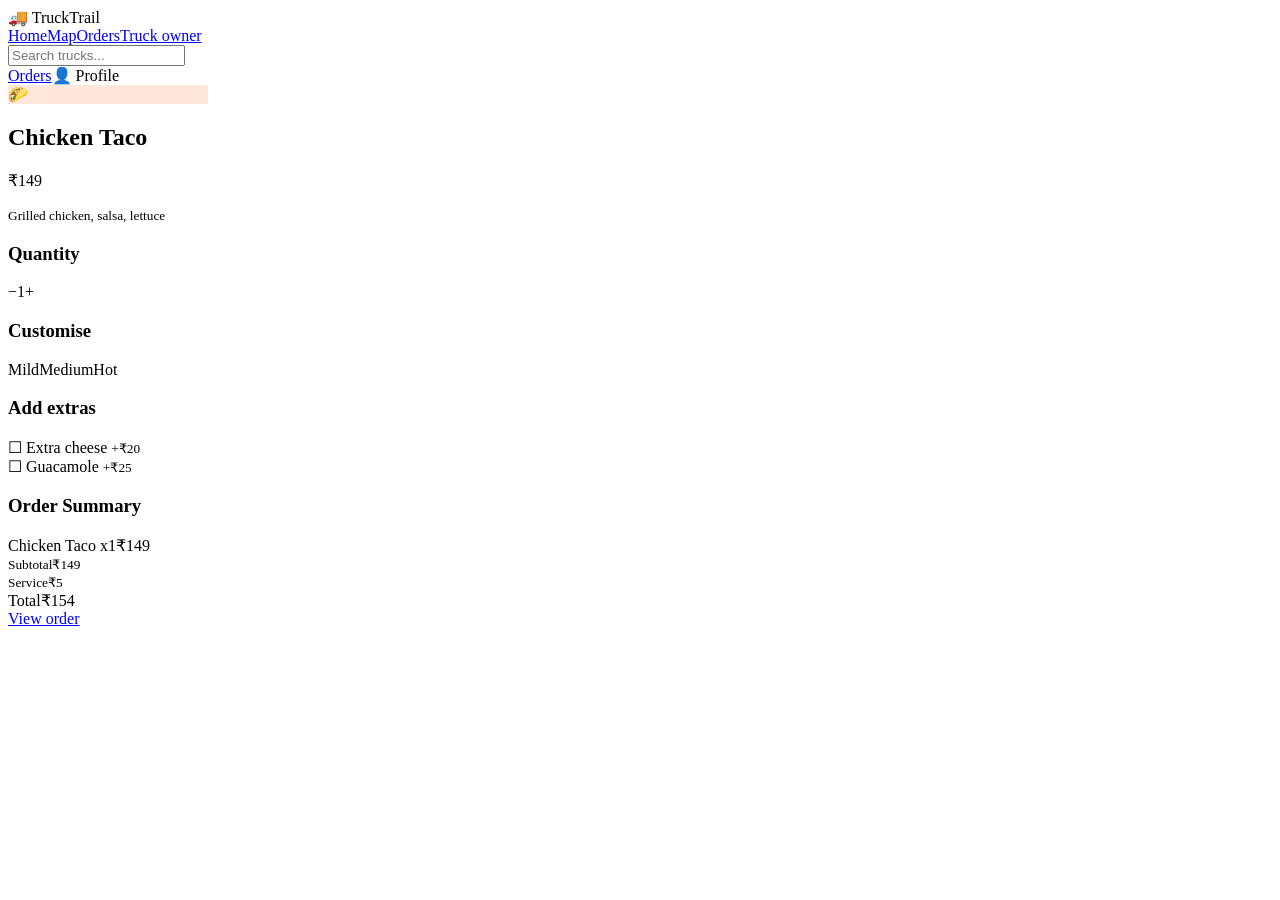
==== add-dish.html @ 7bbe298e "Added a dish.html file" ====
<!DOCTYPE html>
<html lang="en"><head><meta charset="UTF-8"><meta name="viewport" content="width=device-width, initial-scale=1">
<title>TruckTrail - Add Dish</title><link rel="stylesheet" href="css/style.css"></head>
<body class="add-dish"><div class="app">
<aside class="side"><div class="logo">🚚 Truck<span>Trail</span></div><a class="nav active" href="index.html">Home</a><a class="nav" href="map.html">Map</a><a class="nav" href="tracker.html">Orders</a><a class="nav" href="truck-alert.html">Truck owner</a></aside>
<main class="main">
<header class="top"><input class="search" placeholder="Search trucks..."><div class="row"><a href="tracker.html">Orders</a><span>👤 Profile</span></div></header>
<div class="l2">
  <section class="card">
    <div class="row" style="gap:24px;justify-content:flex-start">
      <div class="ph" style="background:#FFE7DB;width:200px">🌮</div>
      <div><h1>Chicken Taco</h1><p>₹149</p><small>Grilled chicken, salsa, lettuce</small></div>
    </div>
    <h3 class="mt">Quantity</h3>
    <div class="chips mt8"><span class="chip">−</span><span class="chip sel">1</span><span class="chip">+</span></div>
    <h3>Customise</h3>
    <div class="chips mt8"><span class="chip">Mild</span><span class="chip sel">Medium</span><span class="chip">Hot</span></div>
    <h3>Add extras</h3>
    <div class="field">☐ Extra cheese <small>+₹20</small></div>
    <div class="field">☐ Guacamole <small>+₹25</small></div>
  </section>
  <aside class="card sum"><h3>Order Summary</h3>
    <div class="row mt16"><span>Chicken Taco x1</span><span>₹149</span></div>
    <div class="row"><small>Subtotal</small><small>₹149</small></div>
    <div class="row"><small>Service</small><small>₹5</small></div>
    <div class="row total"><span>Total</span><span>₹154</span></div>
    <a class="btn btn-primary mt16" href="order.html">View order</a>
  </aside>
</div>
</main></div></body></html>
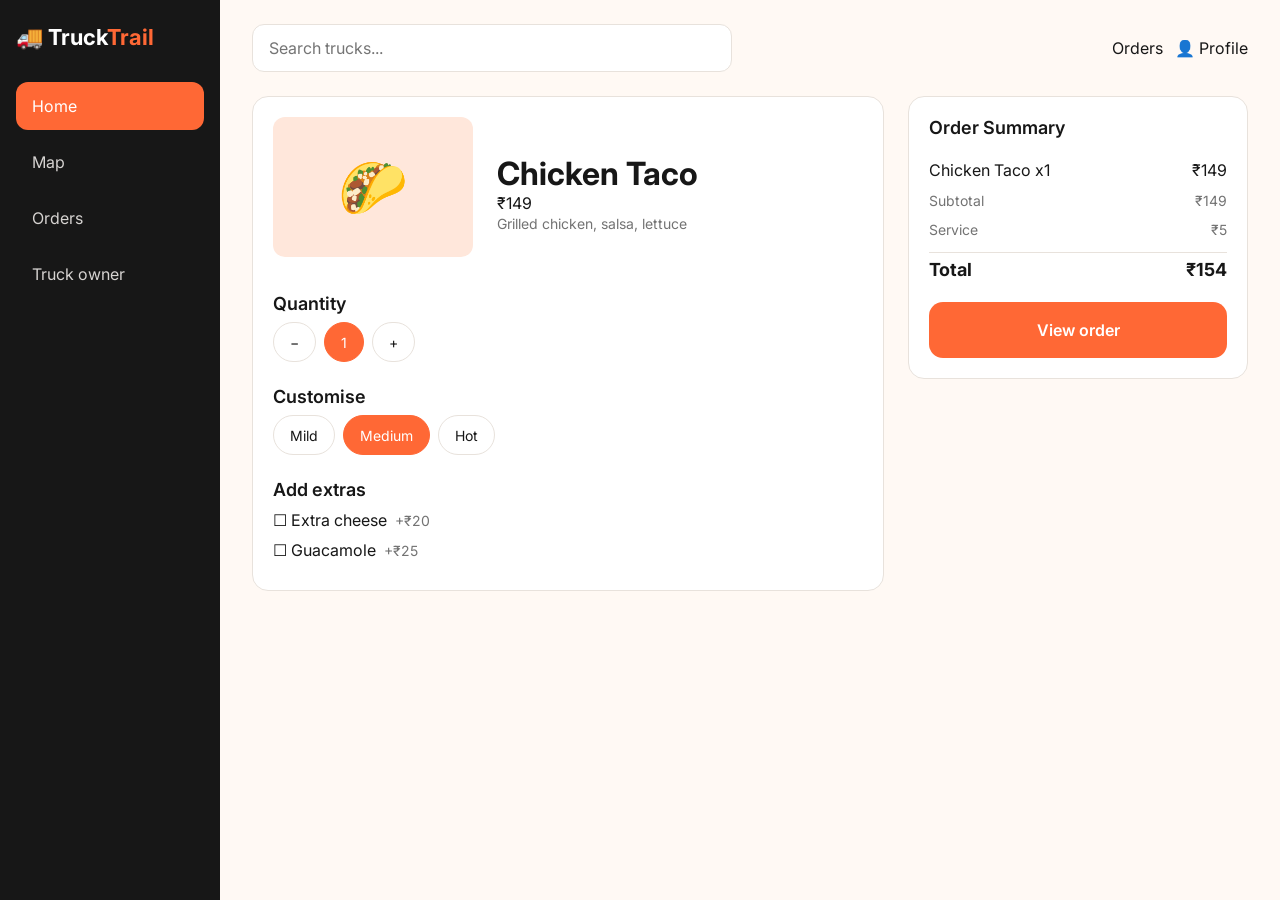
==== commit eb147ae2: "Modify my all the changes" ====
--- a/add-dish.html
+++ b/add-dish.html
@@ -1,6 +1,6 @@
 <!DOCTYPE html>
 <html lang="en"><head><meta charset="UTF-8"><meta name="viewport" content="width=device-width, initial-scale=1">
-<title>TruckTrail - Add Dish</title><link rel="stylesheet" href="css/style.css"></head>
+<title>TruckTrail - Add Dish</title><link rel="stylesheet" href="./style.css"></head>
 <body class="add-dish"><div class="app">
 <aside class="side"><div class="logo">🚚 Truck<span>Trail</span></div><a class="nav active" href="index.html">Home</a><a class="nav" href="map.html">Map</a><a class="nav" href="tracker.html">Orders</a><a class="nav" href="truck-alert.html">Truck owner</a></aside>
 <main class="main">
--- a/style.css
+++ b/style.css
@@ -0,0 +1,54 @@
+@import url('https://fonts.googleapis.com/css2?family=Inter:wght@400;600;700&display=swap');
+:root{--primary:#FF6835;--primary-dark:#E95420;--green:#20A464;--red:#E5484D;--yellow:#F5A623;--bg:#FFF9F4;--surface:#fff;--text:#171717;--text-2:#737373;--border:#E8E2DC;--r-card:16px;--r-btn:14px}
+*{box-sizing:border-box;margin:0;padding:0}
+body{font-family:'Inter',sans-serif;background:var(--bg);color:var(--text);min-width:1280px}
+a{text-decoration:none;color:inherit}
+h1{font-size:32px;font-weight:700}h2{font-size:24px;font-weight:700}h3{font-size:18px;font-weight:600}
+p{font-size:16px}small{font-size:14px;color:var(--text-2)}
+.app{display:grid;grid-template-columns:220px 1fr;min-height:100vh}
+.side{background:#171717;color:#fff;padding:24px 16px;display:flex;flex-direction:column;gap:8px}
+.logo{font-size:22px;font-weight:700;margin-bottom:24px}.logo span{color:var(--primary)}
+.nav{display:flex;align-items:center;height:48px;padding:0 16px;border-radius:12px;color:#d6d3d1;font-size:16px}
+.nav.active{background:var(--primary);color:#fff}
+.main{padding:24px 32px;max-width:1220px}
+.top{display:flex;justify-content:space-between;align-items:center;margin-bottom:24px;gap:16px}
+.search{flex:1;max-width:480px;height:48px;border:1px solid var(--border);border-radius:12px;padding:0 16px;background:#fff;font:16px Inter}
+.card{background:var(--surface);border:1px solid var(--border);border-radius:var(--r-card);padding:20px}
+.btn{display:flex;align-items:center;justify-content:center;height:56px;padding:0 24px;border-radius:var(--r-btn);font:600 16px Inter;border:0;cursor:pointer;transition:.15s}
+.btn-primary{background:var(--primary);color:#fff}.btn-primary:hover{background:var(--primary-dark);transform:translateY(-2px)}
+.btn-secondary{background:#fff;color:var(--text);border:1.5px solid var(--border)}.btn-secondary:hover{border-color:var(--primary)}
+.chip{display:inline-flex;align-items:center;height:40px;padding:0 16px;border-radius:999px;border:1px solid var(--border);background:#fff;font-size:14px}
+.chip.sel{background:var(--primary);color:#fff;border-color:var(--primary)}
+.chips{display:flex;gap:8px;margin-bottom:24px;flex-wrap:wrap}
+.pill{display:inline-flex;gap:6px;align-items:center;padding:4px 10px;border-radius:999px;font-size:14px;font-weight:600}
+.pill.open{background:#E6F6EE;color:var(--green)}.pill.open::before{content:"";width:8px;height:8px;border-radius:50%;background:var(--green)}
+.pill.sold{background:#eee;color:var(--text-2)}.pill.sold::before{content:"⛔"}
+.pill.warn{background:#FFF1D6;color:#9a6200}
+.grid2{display:grid;grid-template-columns:repeat(2,1fr);gap:24px}
+.l3{display:grid;grid-template-columns:260px 1fr 320px;gap:24px;align-items:start}
+.l2{display:grid;grid-template-columns:1fr 340px;gap:24px;align-items:start}
+.ph{height:140px;border-radius:12px;display:grid;place-items:center;font-size:56px;margin-bottom:12px}
+.tc{display:block;transition:.15s}.tc:hover{transform:translateY(-3px);box-shadow:0 8px 20px rgba(0,0,0,.1)}
+.row{display:flex;justify-content:space-between;align-items:center;gap:12px}
+.col{display:flex;flex-direction:column;gap:12px}
+.mt{margin-top:24px}.mt8{margin-top:8px}.mt16{margin-top:16px}
+.opts{display:flex;gap:12px}.opt{flex:1;text-align:center;padding:16px;border:2px solid var(--border);border-radius:14px;background:#fff;font-weight:600}
+.opt.sel{border-color:var(--primary);background:#FFF1EA;color:var(--primary-dark)}
+.add{width:48px;height:48px;border-radius:12px;background:var(--primary);color:#fff;display:grid;place-items:center;font-size:24px}
+.dish{display:flex;align-items:center;gap:16px;padding:16px 0;border-bottom:1px solid var(--border)}
+.dish .th{width:72px;height:72px;border-radius:12px;display:grid;place-items:center;font-size:36px;background:#FFE7DB}
+.dish.so{opacity:.6}.dish>div:nth-child(2){flex:1}
+.sum .row{padding:6px 0}.total{font-weight:700;font-size:18px;border-top:1px solid var(--border);margin-top:8px;padding-top:12px}
+.step{display:flex;gap:16px;align-items:center;padding:12px 0}
+.dot{width:28px;height:28px;border-radius:50%;border:2px solid var(--border);display:grid;place-items:center;color:#fff;font-size:14px;flex:none}
+.step.done .dot{background:var(--green);border-color:var(--green)}.step.cur .dot{background:var(--primary);border-color:var(--primary);box-shadow:0 0 0 6px rgba(255,104,53,.2)}
+.step.cur b{color:var(--primary)}
+.qr{width:140px;height:140px;border-radius:12px;border:6px solid #fff;outline:1px solid var(--border);background:repeating-conic-gradient(#171717 0 25%,#fff 0 50%) 0 0/20px 20px}
+.center{max-width:480px;margin:40px auto;text-align:center}.center .card{padding:32px}
+.icon{font-size:56px;margin-bottom:12px}
+.map{height:480px;border-radius:16px;background:#EADFCB;position:relative;overflow:hidden;background-image:linear-gradient(#f6ecda 10px,transparent 10px),linear-gradient(90deg,#f6ecda 10px,transparent 10px);background-size:90px 90px}
+.pin{position:absolute;background:#171717;color:#fff;padding:8px 12px;border-radius:14px;font-size:14px;font-weight:600}.pin.o{background:var(--primary)}
+.me{position:absolute;left:46%;top:56%;width:18px;height:18px;border-radius:50%;background:#2563eb;border:3px solid #fff;box-shadow:0 0 0 8px rgba(37,99,235,.2)}
+.alert{background:#FFF1D6;border-radius:14px;padding:16px;display:flex;gap:12px;align-items:center;margin-bottom:24px}
+.stars{font-size:32px;color:var(--yellow);letter-spacing:6px;margin:12px 0 24px}
+.field{display:flex;align-items:center;gap:8px;margin:10px 0;font-size:16px}
